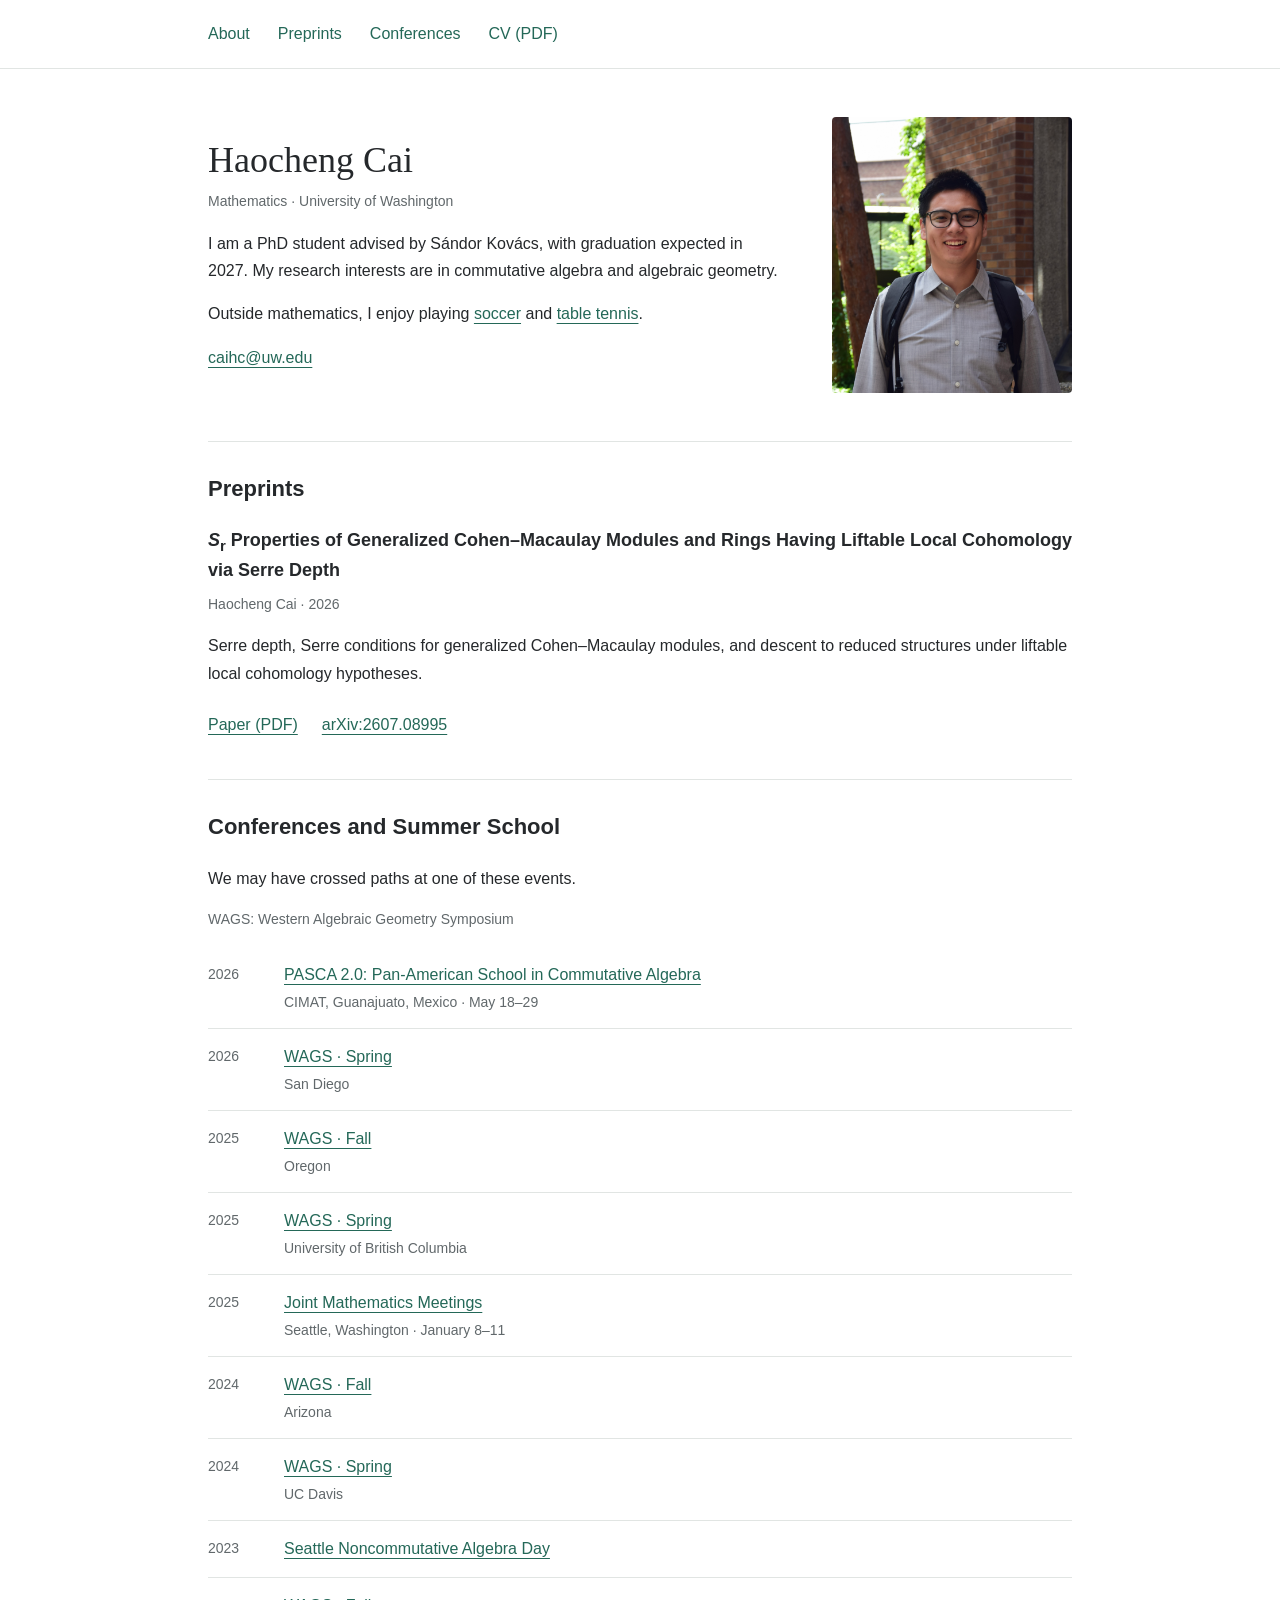
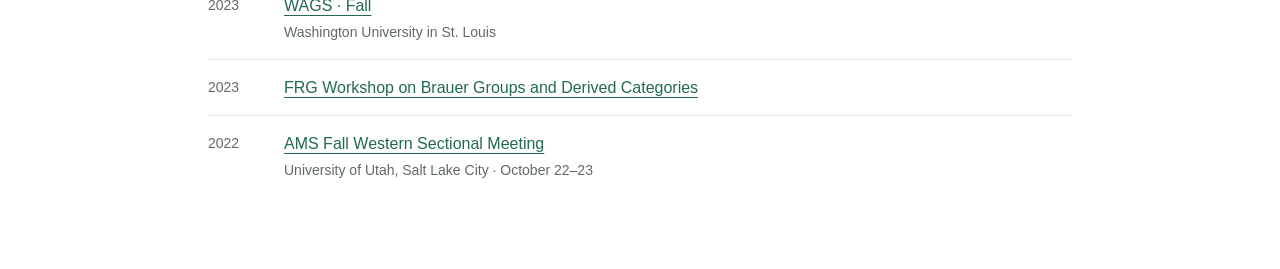
==== index.html @ e2dadc80 "Publish Haocheng Cai personal website" ====
<!doctype html>
<html lang="en">
  <head>
    <meta charset="utf-8">
    <meta name="viewport" content="width=device-width, initial-scale=1">
    <title>Haocheng Cai | Mathematics</title>
    <meta name="description" content="Haocheng Cai, mathematics PhD student at the University of Washington. Research in commutative algebra and algebraic geometry. CV and preprints.">
    <link rel="stylesheet" href="styles.css">
  </head>
  <body id="top">
    <header class="site-header">
      <nav class="site-nav" aria-label="Main navigation">
        <a href="#about">About</a>
        <a href="#preprints">Preprints</a>
        <a href="#conferences">Conferences</a>
        <a href="Haocheng-Cai-CV.pdf" target="_blank" rel="noopener">CV (PDF)</a>
      </nav>
    </header>
    <main>
      <section id="about" class="profile" aria-labelledby="profile-title">
        <div>
          <h1 id="profile-title">Haocheng Cai</h1>
          <p class="affiliation">Mathematics &middot; University of Washington</p>
          <p>I am a PhD student advised by S&aacute;ndor Kov&aacute;cs, with graduation
            expected in 2027. My research interests are in commutative algebra
            and algebraic geometry.</p>
          <p>Outside mathematics, I enjoy playing <a href="soccer.html">soccer</a> and <a href="table-tennis.html">table tennis</a>.</p>
          <a id="contact" href="mailto:caihc@uw.edu">caihc@uw.edu</a>
        </div>
        <img class="portrait" src="haocheng-cai-portrait.jpg" alt="Portrait of Haocheng Cai" width="240" height="276">
      </section>
      <section id="preprints" class="section" aria-labelledby="preprint-title">
        <h2 id="preprint-title">Preprints</h2>
        <article class="paper">
          <h3><i>S</i><sub>r</sub> Properties of Generalized Cohen&ndash;Macaulay Modules and Rings Having Liftable Local Cohomology via Serre Depth</h3>
          <p class="metadata">Haocheng Cai &middot; 2026</p>
          <p>Serre depth, Serre conditions for generalized Cohen&ndash;Macaulay
            modules, and descent to reduced structures under liftable local
            cohomology hypotheses.</p>
          <div class="paper-links">
            <a href="Haocheng-Cai-Serre-Depth.pdf" target="_blank" rel="noopener">Paper (PDF)</a>
            <a href="https://arxiv.org/abs/2607.08995" target="_blank" rel="noopener">arXiv:2607.08995</a>
          </div>
        </article>
      </section>
      <section id="conferences" class="section" aria-labelledby="conference-title">
        <h2 id="conference-title">Conferences and Summer School</h2>
        <p>We may have crossed paths at one of these events.</p>
        <p class="metadata">WAGS: Western Algebraic Geometry Symposium</p>
        <ul class="conference-list">
          <li>
            <span class="year">2026</span>
            <div>
              <a href="https://jack-jeffries.github.io/PASCA26/PASCA.html" target="_blank" rel="noopener">PASCA 2.0: Pan-American School in Commutative Algebra</a>
              <p>CIMAT, Guanajuato, Mexico &middot; May 18&ndash;29</p>
            </div>
          </li>
          <li>
            <span class="year">2026</span>
            <div><a href="https://sites.google.com/a/wagsymposium.org/current/san-diego-spring-2026" target="_blank" rel="noopener">WAGS &middot; Spring</a><p>San Diego</p></div>
          </li>
          <li>
            <span class="year">2025</span>
            <div><a href="https://sites.google.com/a/wagsymposium.org/current/oregon-fall-2025" target="_blank" rel="noopener">WAGS &middot; Fall</a><p>Oregon</p></div>
          </li>
          <li>
            <span class="year">2025</span>
            <div><a href="https://sites.google.com/a/wagsymposium.org/current/ubc-spring-2025" target="_blank" rel="noopener">WAGS &middot; Spring</a><p>University of British Columbia</p></div>
          </li>
          <li>
            <span class="year">2025</span>
            <div><a href="https://jointmathematicsmeetings.org/meetings/national/jmm2025/2314_intro" target="_blank" rel="noopener">Joint Mathematics Meetings</a><p>Seattle, Washington &middot; January 8&ndash;11</p></div>
          </li>
          <li>
            <span class="year">2024</span>
            <div><a href="https://sites.google.com/a/wagsymposium.org/current/arizona-fall-2024" target="_blank" rel="noopener">WAGS &middot; Fall</a><p>Arizona</p></div>
          </li>
          <li>
            <span class="year">2024</span>
            <div><a href="https://sites.google.com/a/wagsymposium.org/current/davis-spring-2024" target="_blank" rel="noopener">WAGS &middot; Spring</a><p>UC Davis</p></div>
          </li>
          <li>
            <span class="year">2023</span>
            <div><a href="https://sites.math.washington.edu/~zhang/" target="_blank" rel="noopener" title="Organizer's conference list">Seattle Noncommutative Algebra Day</a></div>
          </li>
          <li>
            <span class="year">2023</span>
            <div><a href="https://sites.google.com/a/wagsymposium.org/current/wustl-fall-2023" target="_blank" rel="noopener">WAGS &middot; Fall</a><p>Washington University in St. Louis</p></div>
          </li>
          <li>
            <span class="year">2023</span>
            <div><a href="https://antieau.github.io/workshops/202303-frg.html" target="_blank" rel="noopener">FRG Workshop on Brauer Groups and Derived Categories</a></div>
          </li>
          <li>
            <span class="year">2022</span>
            <div><a href="https://www.ams.org/meetings/sectional/2295_program.html" target="_blank" rel="noopener">AMS Fall Western Sectional Meeting</a><p>University of Utah, Salt Lake City &middot; October 22&ndash;23</p></div>
          </li>
        </ul>
      </section>
    </main>
  </body>
</html>
---- styles.css ----
:root {
  color-scheme: light;
  --ink: #25282b;
  --muted: #61686b;
  --link: #246858;
  --line: #e1e5e3;
}
* { box-sizing: border-box; }
html { scroll-behavior: smooth; }
body {
  margin: 0;
  background: #fff;
  color: var(--ink);
  font-family: -apple-system, BlinkMacSystemFont, "Segoe UI", sans-serif;
  font-size: 16px;
  line-height: 1.7;
  letter-spacing: 0;
}
a { color: var(--link); text-underline-offset: 4px; }
a:hover { text-decoration-thickness: 2px; }
a:focus-visible { outline: 2px solid var(--link); outline-offset: 5px; }
.site-header {
  position: sticky;
  top: 0;
  z-index: 10;
  background: #fff;
  border-bottom: 1px solid var(--line);
}
.site-nav {
  max-width: 920px;
  margin: auto;
  padding: 12px 28px;
  display: flex;
  flex-wrap: wrap;
  gap: 8px 28px;
}
.site-nav a {
  display: inline-flex;
  align-items: center;
  min-height: 44px;
  text-decoration: none;
  font-weight: 500;
}
.site-nav a:hover { text-decoration: underline; }
main { max-width: 920px; margin: auto; padding: 0 28px 40px; }
section, #contact { scroll-margin-top: 92px; }
.profile {
  display: grid;
  grid-template-columns: minmax(0, 1fr) 240px;
  gap: 48px;
  align-items: center;
  padding: 48px 0;
}
h1, h2, h3, p { margin-top: 0; }
h1 {
  font-family: Georgia, "Times New Roman", serif;
  font-size: 36px;
  line-height: 1.2;
  font-weight: 500;
  margin-bottom: 8px;
}
h2 { font-size: 22px; line-height: 1.4; font-weight: 600; margin-bottom: 22px; }
h3 { font-size: 18px; line-height: 1.55; font-weight: 600; margin-bottom: 8px; }
p { margin-bottom: 16px; }
.affiliation, .metadata { color: var(--muted); font-size: 14px; }
.portrait {
  display: block;
  width: 240px;
  height: 276px;
  max-width: 100%;
  object-fit: cover;
  object-position: 60% center;
  border-radius: 4px;
}
.section { padding: 32px 0; border-top: 1px solid var(--line); }
.paper-links { display: flex; flex-wrap: wrap; gap: 8px 24px; }
.paper-links a { display: inline-flex; align-items: center; min-height: 44px; }
.conference-list { margin: 0; padding: 0; list-style: none; }
.conference-list li {
  display: grid;
  grid-template-columns: 56px minmax(0, 1fr);
  gap: 20px;
  padding: 14px 0;
  border-bottom: 1px solid var(--line);
}
.conference-list li:last-child { border-bottom: 0; }
.conference-list p { margin: 2px 0 0; font-size: 14px; color: var(--muted); }
.year { font-size: 14px; color: var(--muted); padding-top: 2px; }
.video-page { padding-top: 32px; }
.video-page video {
  display: block;
  width: min(100%, 360px);
  max-height: 70vh;
  aspect-ratio: 9 / 16;
  object-fit: contain;
  margin-top: 24px;
  background: #111;
  border-radius: 4px;
}
.video-page .landscape-video {
  width: 100%;
  aspect-ratio: 16 / 9;
}
@media (max-width: 640px) {
  main { padding: 0 20px 24px; }
  .site-nav { padding: 8px 20px; gap: 4px 20px; font-size: 14px; }
  .profile { grid-template-columns: 1fr; gap: 24px; padding: 32px 0; }
  h1 { font-size: 30px; }
  h2 { font-size: 20px; }
  .portrait { width: 160px; height: 184px; }
  .conference-list li { gap: 12px; grid-template-columns: 44px minmax(0, 1fr); }
}
@media (prefers-reduced-motion: reduce) {
  html { scroll-behavior: auto; }
}
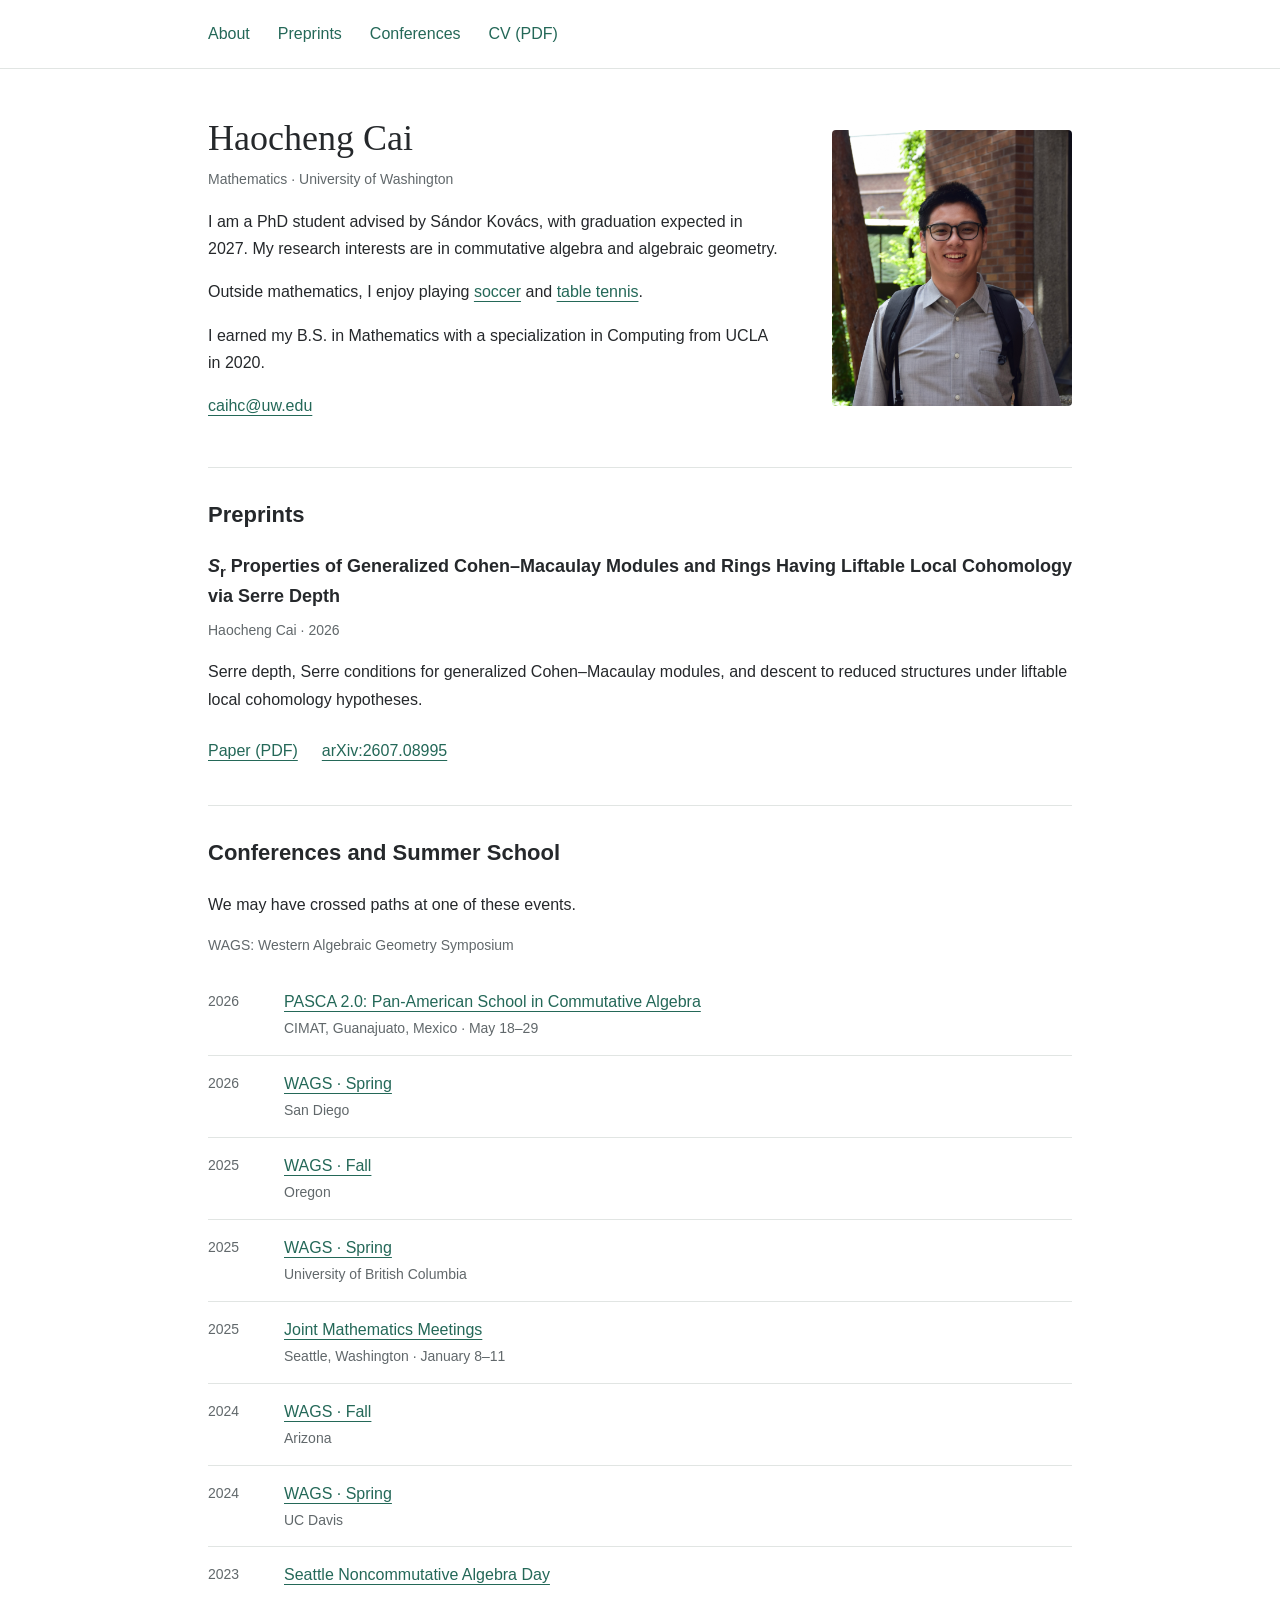
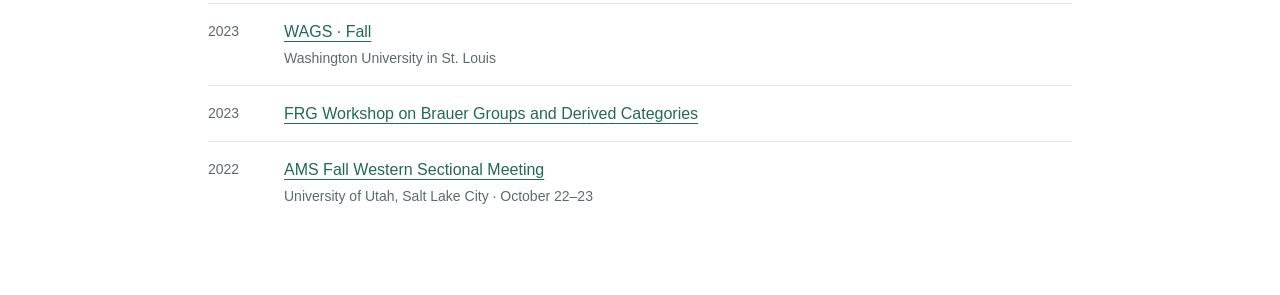
==== commit e680c576: "Add UCLA undergraduate education to introduction" ====
--- a/index.html
+++ b/index.html
@@ -25,6 +25,7 @@
             expected in 2027. My research interests are in commutative algebra
             and algebraic geometry.</p>
           <p>Outside mathematics, I enjoy playing <a href="soccer.html">soccer</a> and <a href="table-tennis.html">table tennis</a>.</p>
+          <p>I earned my B.S. in Mathematics with a specialization in Computing from UCLA in 2020.</p>
           <a id="contact" href="mailto:caihc@uw.edu">caihc@uw.edu</a>
         </div>
         <img class="portrait" src="haocheng-cai-portrait.jpg" alt="Portrait of Haocheng Cai" width="240" height="276">
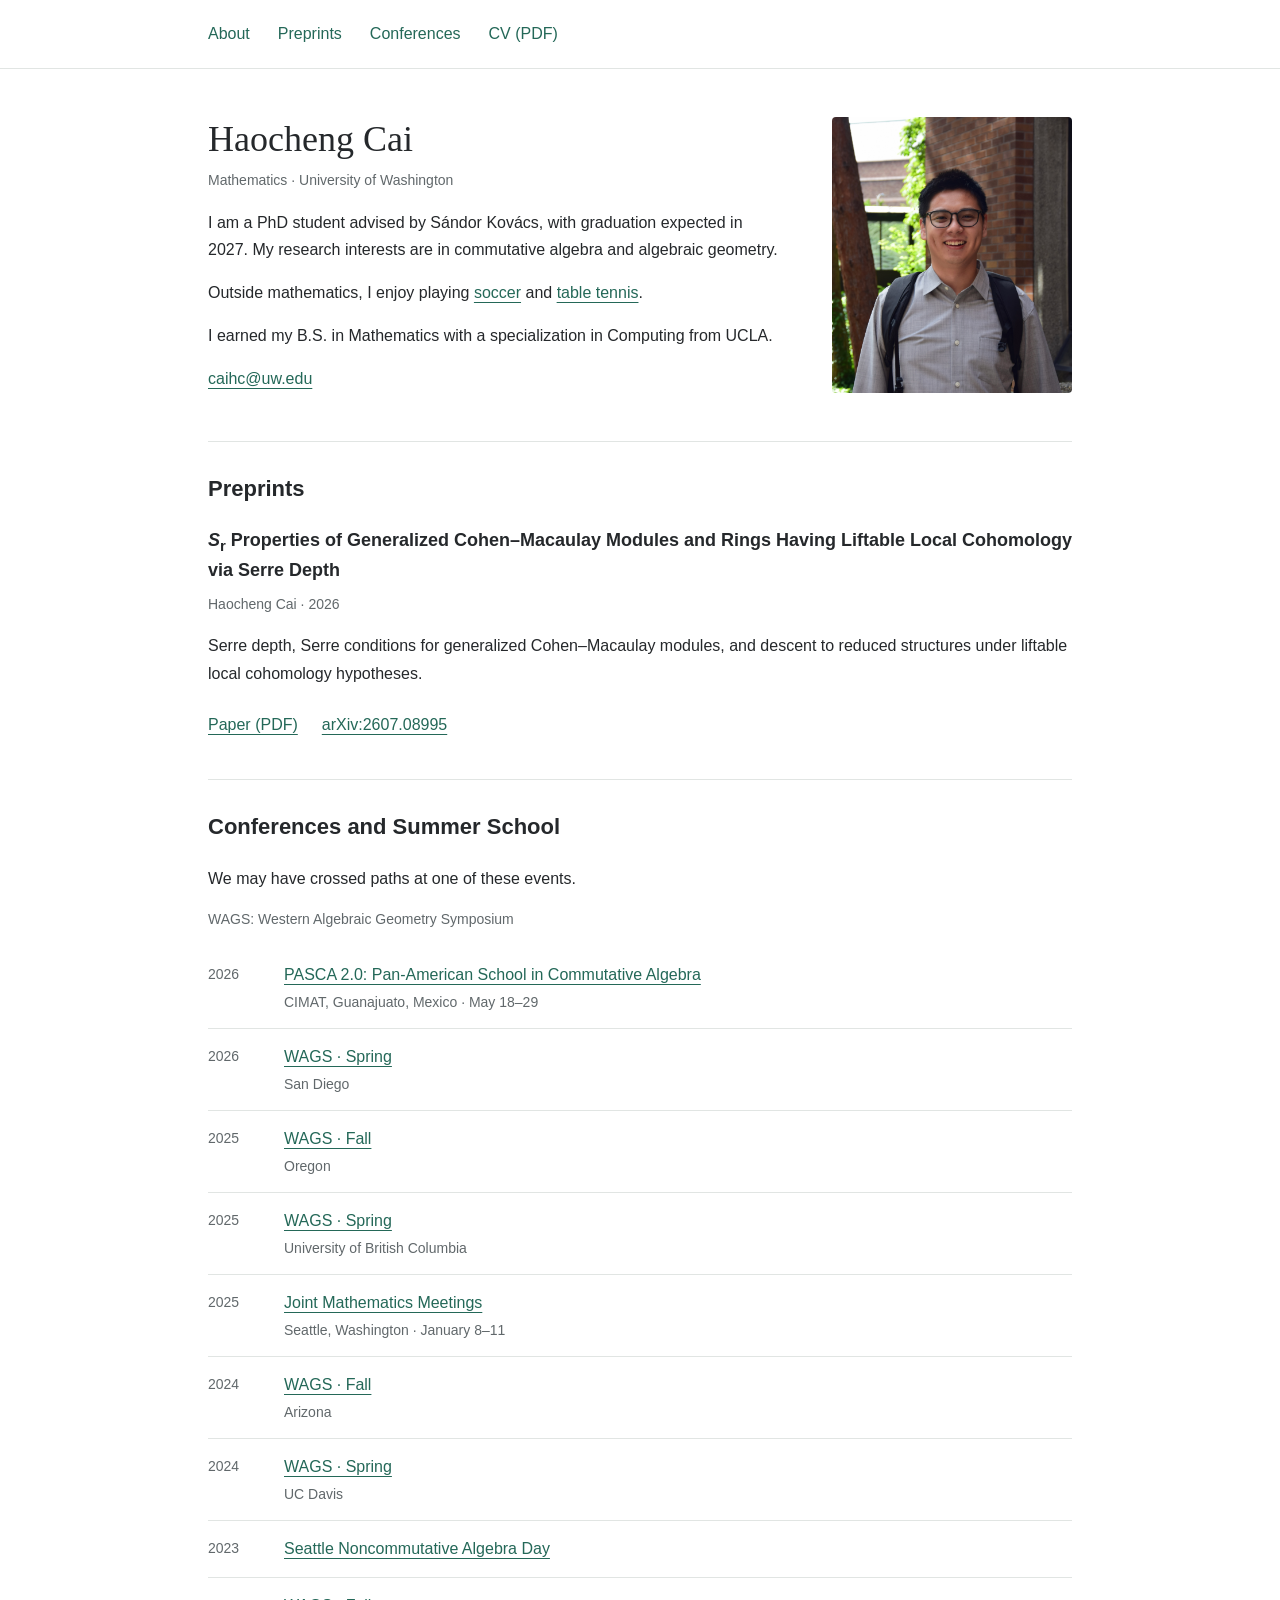
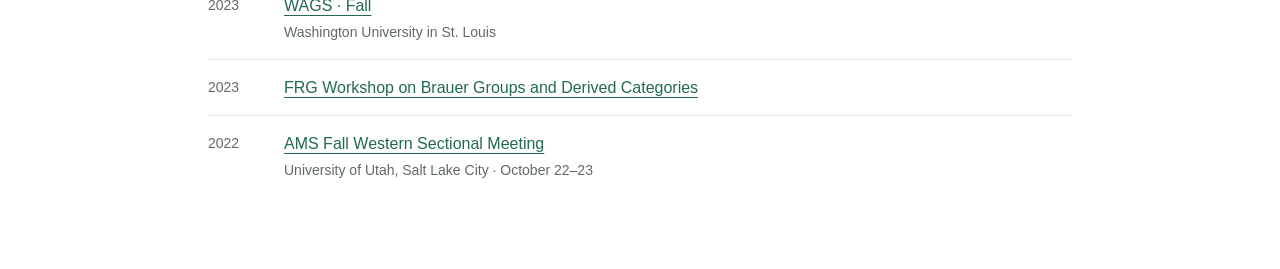
==== commit 564c86ca: "Remove UCLA graduation year from introduction" ====
--- a/index.html
+++ b/index.html
@@ -25,7 +25,7 @@
             expected in 2027. My research interests are in commutative algebra
             and algebraic geometry.</p>
           <p>Outside mathematics, I enjoy playing <a href="soccer.html">soccer</a> and <a href="table-tennis.html">table tennis</a>.</p>
-          <p>I earned my B.S. in Mathematics with a specialization in Computing from UCLA in 2020.</p>
+          <p>I earned my B.S. in Mathematics with a specialization in Computing from UCLA.</p>
           <a id="contact" href="mailto:caihc@uw.edu">caihc@uw.edu</a>
         </div>
         <img class="portrait" src="haocheng-cai-portrait.jpg" alt="Portrait of Haocheng Cai" width="240" height="276">
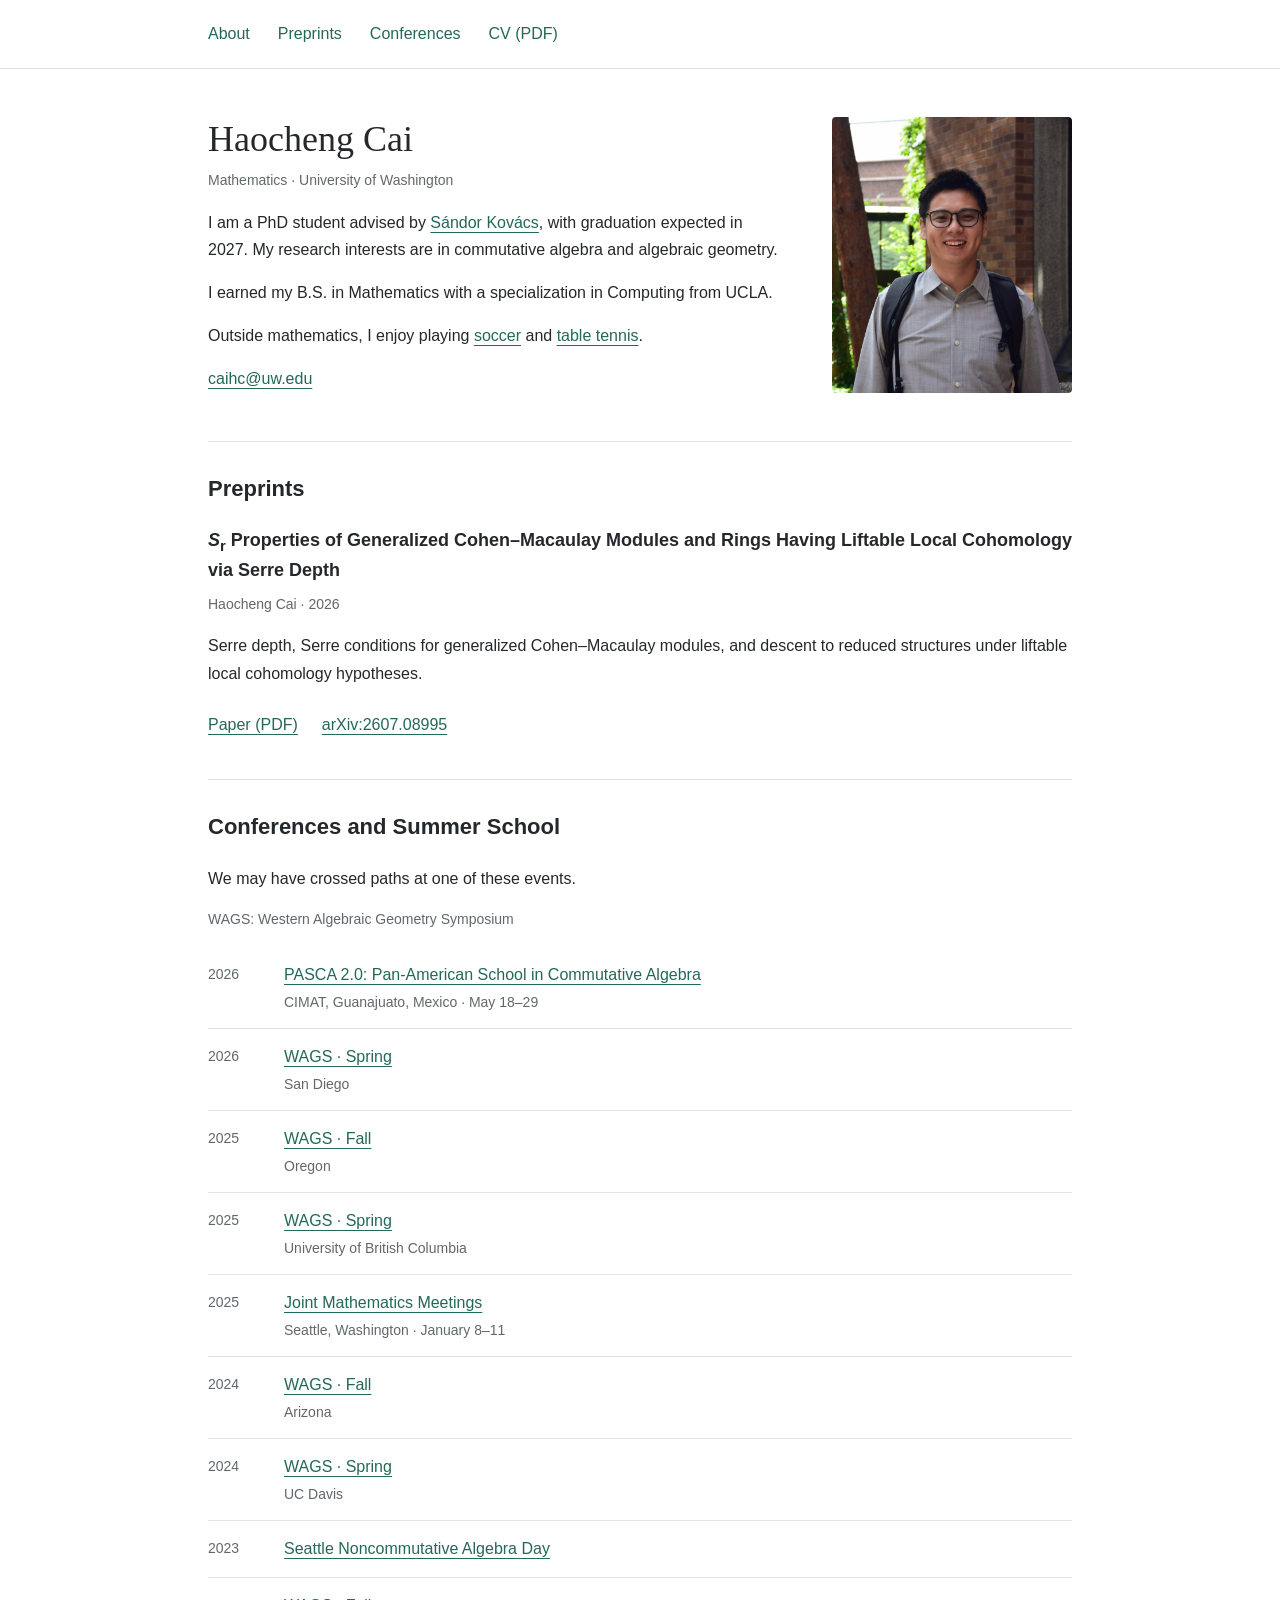
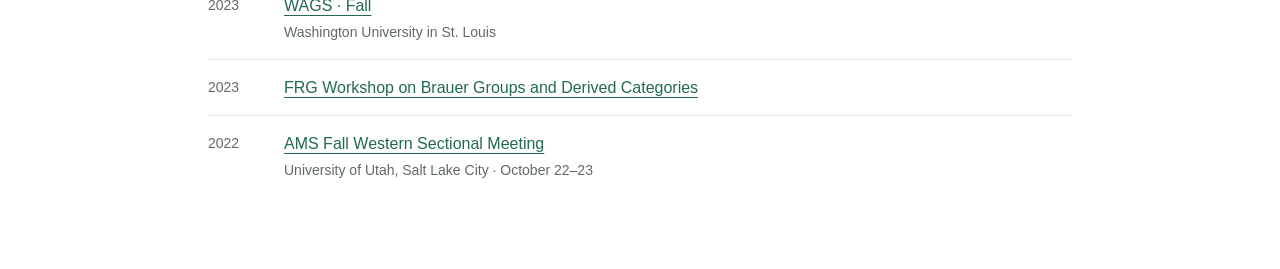
==== commit 5626f107: "Link advisor profile and reorder introduction" ====
--- a/index.html
+++ b/index.html
@@ -3,6 +3,7 @@
   <head>
     <meta charset="utf-8">
     <meta name="viewport" content="width=device-width, initial-scale=1">
+    <meta name="google-site-verification" content="_6LI3FoyDf1MmSaLfOAWywWeg03zMpSPJuAmzVgzXwc">
     <title>Haocheng Cai | Mathematics</title>
     <meta name="description" content="Haocheng Cai, mathematics PhD student at the University of Washington. Research in commutative algebra and algebraic geometry. CV and preprints.">
     <link rel="stylesheet" href="styles.css">
@@ -21,11 +22,11 @@
         <div>
           <h1 id="profile-title">Haocheng Cai</h1>
           <p class="affiliation">Mathematics &middot; University of Washington</p>
-          <p>I am a PhD student advised by S&aacute;ndor Kov&aacute;cs, with graduation
+          <p>I am a PhD student advised by <a href="https://math.washington.edu/people/sandor-kovacs" target="_blank" rel="noopener">S&aacute;ndor Kov&aacute;cs</a>, with graduation
             expected in 2027. My research interests are in commutative algebra
             and algebraic geometry.</p>
+          <p>I earned my B.S. in Mathematics with a specialization in Computing from UCLA.</p>
           <p>Outside mathematics, I enjoy playing <a href="soccer.html">soccer</a> and <a href="table-tennis.html">table tennis</a>.</p>
-          <p>I earned my B.S. in Mathematics with a specialization in Computing from UCLA.</p>
           <a id="contact" href="mailto:caihc@uw.edu">caihc@uw.edu</a>
         </div>
         <img class="portrait" src="haocheng-cai-portrait.jpg" alt="Portrait of Haocheng Cai" width="240" height="276">
